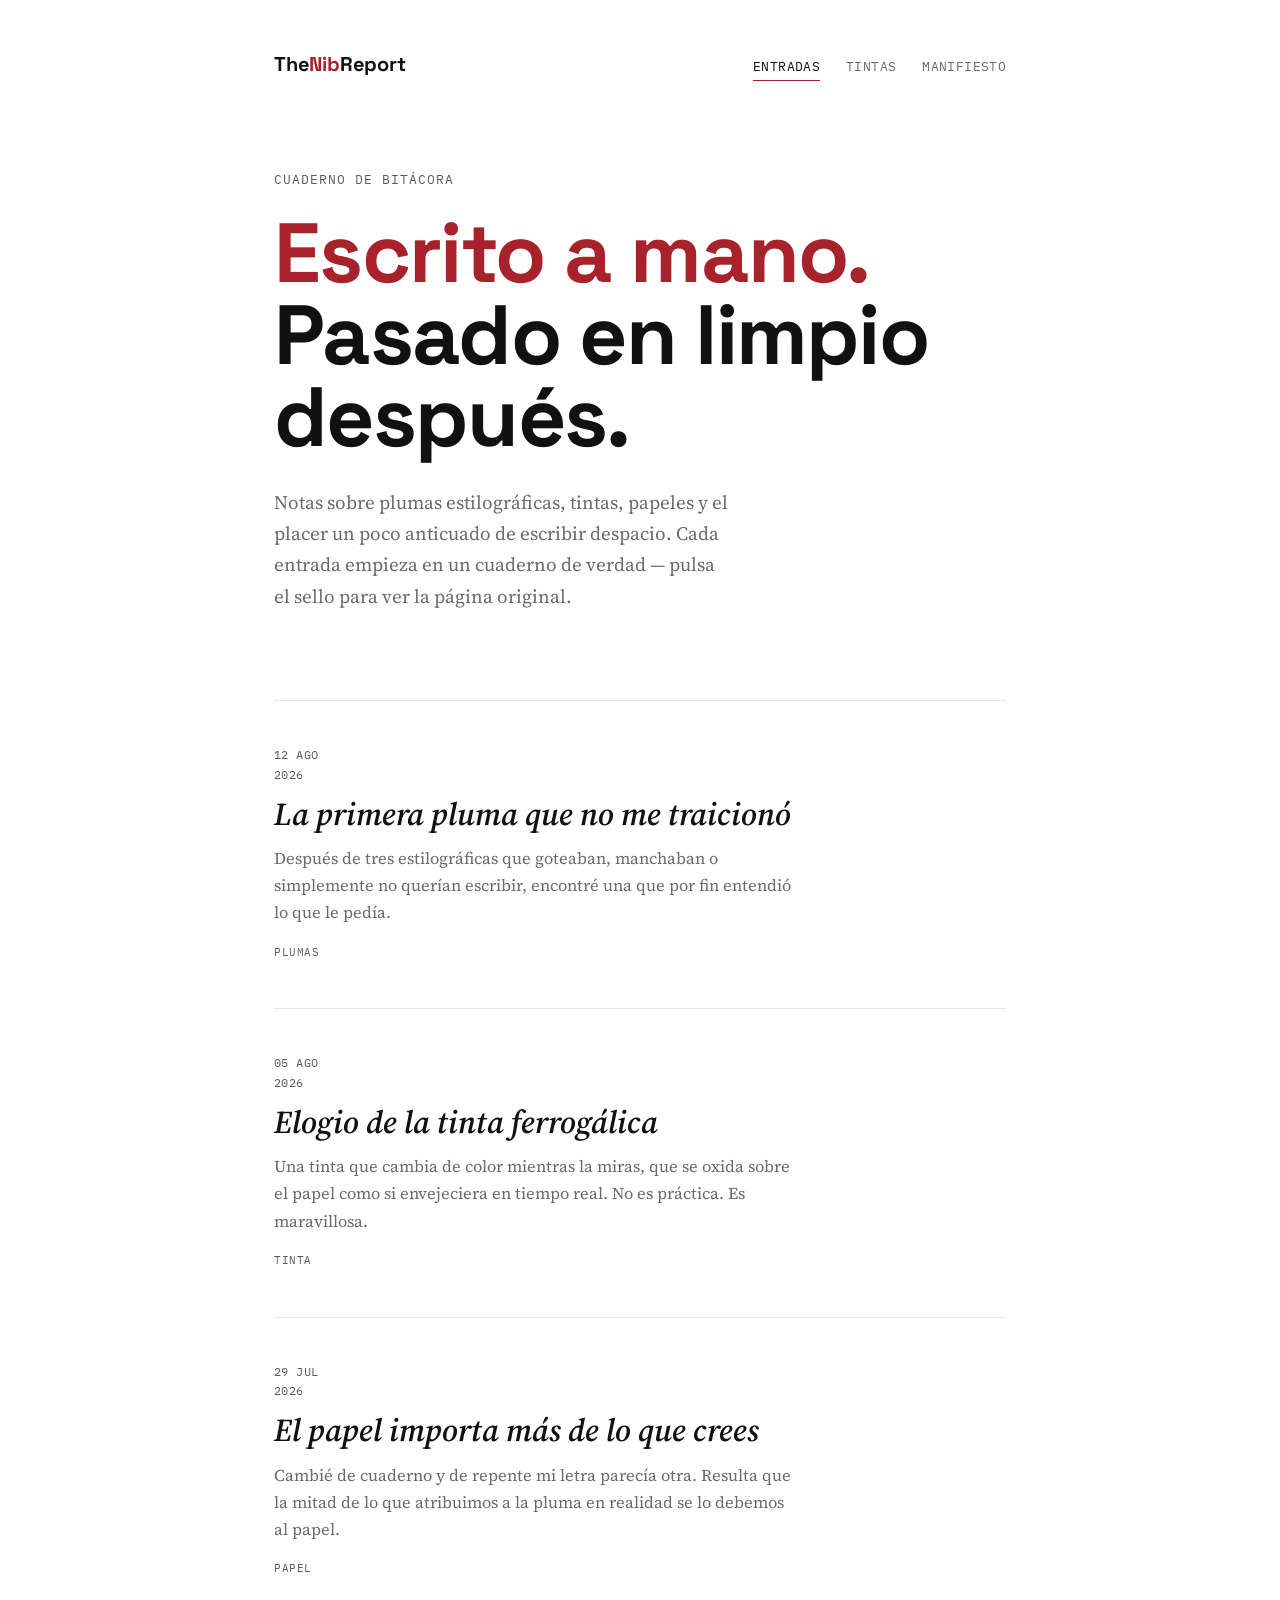
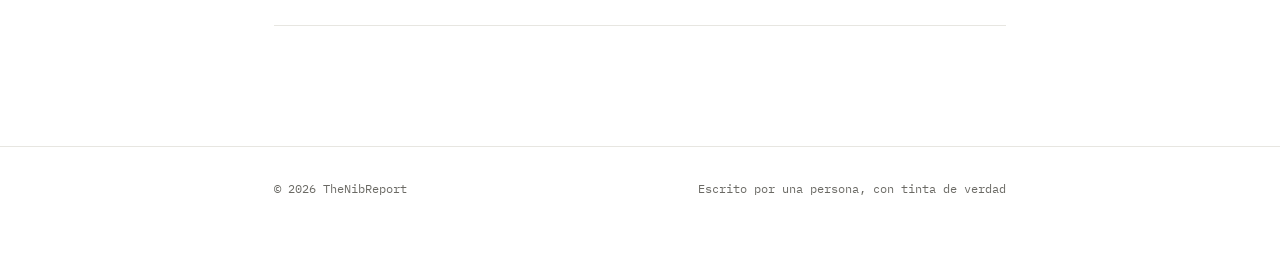
==== index.html @ 162755cb "Add files via upload" ====
<!doctype html>
<html lang="es">
<head>
<meta charset="UTF-8">
<meta name="viewport" content="width=device-width, initial-scale=1.0">
<title>TheNibReport — pluma, tinta y papel</title>
<meta name="description" content="Un cuaderno digital sobre plumas, tinta y papel, escrito a mano y luego pasado en limpio.">
<link rel="stylesheet" href="css/style.css">
</head>
<body>

<header class="site-head">
  <div class="wrap">
    <a href="index.html" class="brand">The<em>Nib</em>Report</a>
    <nav class="site-nav">
      <a href="index.html" class="is-active">Entradas</a>
      <a href="tintas.html">Tintas</a>
      <a href="about.html">Manifiesto</a>
    </nav>
  </div>
</header>

<main>
  <div class="wrap">

    <section class="hero">
      <span class="kicker">Cuaderno de bitácora</span>
      <h1><span class="ink-underline">Escrito a mano.</span><br>Pasado en limpio después.</h1>
      <p class="lede">Notas sobre plumas estilográficas, tintas, papeles y el placer un poco anticuado de escribir despacio. Cada entrada empieza en un cuaderno de verdad — pulsa el sello para ver la página original.</p>
    </section>

    <section class="ledger" aria-label="Listado de entradas">

      <a class="entry" href="articles/primera-pluma.html">
        <div class="entry-date">12 AGO<br>2026</div>
        <div>
          <h2 class="entry-title">La primera pluma que no me traicionó</h2>
          <p class="entry-excerpt">Después de tres estilográficas que goteaban, manchaban o simplemente no querían escribir, encontré una que por fin entendió lo que le pedía.</p>
          <span class="entry-tag">Plumas</span>
        </div>
      </a>

      <a class="entry" href="articles/tinta-hierro-agalla.html">
        <div class="entry-date">05 AGO<br>2026</div>
        <div>
          <h2 class="entry-title">Elogio de la tinta ferrogálica</h2>
          <p class="entry-excerpt">Una tinta que cambia de color mientras la miras, que se oxida sobre el papel como si envejeciera en tiempo real. No es práctica. Es maravillosa.</p>
          <span class="entry-tag">Tinta</span>
        </div>
      </a>

      <a class="entry" href="articles/papel-que-importa.html">
        <div class="entry-date">29 JUL<br>2026</div>
        <div>
          <h2 class="entry-title">El papel importa más de lo que crees</h2>
          <p class="entry-excerpt">Cambié de cuaderno y de repente mi letra parecía otra. Resulta que la mitad de lo que atribuimos a la pluma en realidad se lo debemos al papel.</p>
          <span class="entry-tag">Papel</span>
        </div>
      </a>

    </section>

  </div>
</main>

<footer class="site-foot">
  <div class="wrap">
    <span>© 2026 TheNibReport</span>
    <span>Escrito por una persona, con tinta de verdad</span>
  </div>
</footer>

<script src="js/script.js"></script>
</body>
</html>
---- css/style.css ----
/* ==========================================================================
   TheNibReport — sistema de diseño
   Paleta: papel de lino envejecido + tinta índigo + lacre oxblood
   ========================================================================== */

@import url('https://fonts.googleapis.com/css2?family=Space+Grotesk:wght@400;500;600;700&family=Source+Serif+4:ital,opsz,wght@0,8..60,400;0,8..60,500;0,8..60,600;1,8..60,400&family=IBM+Plex+Mono:wght@400;500&display=swap');

:root{
  --bg: #FFFFFF;
  --surface: #F6F6F4;
  --ink: #111111;
  --ink-soft: #5B5B57;
  --wax: #A8222C;
  --wax-dark: #7E191F;
  --line: #E7E6E1;
  --graphite: #161615;
  --graphite-soft: #6b6a65;

  --display: 'Space Grotesk', sans-serif;
  --body: 'Source Serif 4', serif;
  --mono: 'IBM Plex Mono', monospace;

  --max-w: 780px;
}

*{ box-sizing: border-box; }

@media (prefers-reduced-motion: reduce){
  *{ animation-duration: 0.001ms !important; animation-iteration-count: 1 !important; transition-duration: 0.001ms !important; }
}

html{ scroll-behavior: smooth; }

body{
  margin: 0;
  background: var(--bg);
  color: var(--graphite);
  font-family: var(--body);
  font-size: 18px;
  line-height: 1.65;
  -webkit-font-smoothing: antialiased;
}

a{ color: var(--ink); text-decoration-thickness: 1px; text-underline-offset: 3px; }
a:hover{ color: var(--wax); }

:focus-visible{
  outline: 2px solid var(--wax);
  outline-offset: 3px;
}

/* ---------- estructura ---------- */

.wrap{
  max-width: var(--max-w);
  margin: 0 auto;
  padding: 0 24px;
}

header.site-head{
  padding: 48px 0 24px;
}

.site-head .wrap{
  display: flex;
  align-items: baseline;
  justify-content: space-between;
  gap: 16px;
  flex-wrap: wrap;
}

.brand{
  font-family: var(--display);
  font-weight: 700;
  font-size: 20px;
  letter-spacing: -0.01em;
  color: var(--ink);
  text-decoration: none;
  position: relative;
}

.brand em{
  font-style: normal;
  font-weight: 700;
  color: var(--wax);
}

nav.site-nav{
  display: flex;
  gap: 26px;
  font-family: var(--mono);
  font-size: 12.5px;
  letter-spacing: 0.03em;
  text-transform: uppercase;
}

nav.site-nav a{
  color: var(--graphite-soft);
  text-decoration: none;
  padding-bottom: 3px;
  border-bottom: 1px solid transparent;
}
nav.site-nav a:hover,
nav.site-nav a.is-active{
  color: var(--ink);
  border-bottom-color: var(--wax);
}

main{ padding: 64px 0 120px; }

footer.site-foot{
  border-top: 1px solid var(--line);
  padding: 32px 0 56px;
  font-family: var(--mono);
  font-size: 12px;
  color: var(--graphite-soft);
}
footer.site-foot .wrap{
  display:flex; justify-content: space-between; flex-wrap: wrap; gap: 10px;
}

/* ---------- hero / manifiesto breve ---------- */

.hero{
  margin-bottom: 88px;
}

.hero .kicker{
  font-family: var(--mono);
  font-size: 12.5px;
  letter-spacing: 0.08em;
  text-transform: uppercase;
  color: var(--ink-soft);
  display: block;
  margin-bottom: 22px;
}

.hero h1{
  font-family: var(--display);
  font-weight: 700;
  font-size: clamp(44px, 9vw, 84px);
  line-height: 0.98;
  letter-spacing: -0.02em;
  margin: 0 0 28px;
  color: var(--ink);
}

.hero .ink-underline{
  position: relative;
  display: inline-block;
  color: var(--wax);
}

.hero p.lede{
  font-size: 19px;
  color: var(--graphite-soft);
  max-width: 46ch;
  margin: 0;
}

/* ---------- listado tipo diario / ledger ---------- */

.ledger{
  border-top: 1px solid var(--line);
}

.entry{
  display: block;
  padding: 44px 0;
  border-bottom: 1px solid var(--line);
  text-decoration: none;
  color: inherit;
}

.entry:hover .entry-title{ color: var(--wax); }

.entry-date{
  font-family: var(--mono);
  font-size: 12px;
  letter-spacing: 0.04em;
  text-transform: uppercase;
  color: var(--ink-soft);
  margin-bottom: 10px;
}

.entry-title{
  font-family: var(--body);
  font-style: italic;
  font-size: clamp(24px, 4vw, 32px);
  font-weight: 600;
  color: var(--ink);
  margin: 0 0 12px;
  line-height: 1.2;
  transition: color 160ms ease;
}

.entry-excerpt{
  margin: 0;
  color: var(--graphite-soft);
  font-size: 16.5px;
  max-width: 58ch;
}

.entry-tag{
  display: inline-block;
  margin-top: 16px;
  font-family: var(--mono);
  font-size: 11px;
  letter-spacing: 0.05em;
  text-transform: uppercase;
  color: var(--ink-soft);
}

/* ---------- artículo ---------- */

.article-head{ margin-bottom: 36px; }

.article-meta{
  font-family: var(--mono);
  font-size: 12.5px;
  color: var(--graphite-soft);
  display: flex;
  gap: 16px;
  margin-bottom: 16px;
}

.article-head h1{
  font-family: var(--display);
  font-weight: 700;
  font-size: clamp(32px, 6vw, 52px);
  line-height: 1.05;
  letter-spacing: -0.01em;
  color: var(--ink);
  margin: 0 0 18px;
}

article.prose p{ margin: 0 0 1.3em; }
article.prose h2{
  font-family: var(--display);
  font-size: 22px;
  font-weight: 700;
  color: var(--ink);
  margin: 2.2em 0 0.6em;
}
article.prose blockquote{
  margin: 2em 0;
  padding-left: 22px;
  border-left: 2px solid var(--wax);
  font-style: italic;
  font-size: 20px;
  color: var(--ink);
}

.back-link{
  display: inline-block;
  margin-bottom: 40px;
  font-family: var(--mono);
  font-size: 12.5px;
  text-decoration: none;
  color: var(--graphite-soft);
}
.back-link:hover{ color: var(--wax); }

/* ---------- sello de lacre: botón de la nota manuscrita ---------- */

.seal-block{
  margin: 48px 0 8px;
  display: flex;
  align-items: center;
  gap: 18px;
  flex-wrap: wrap;
}

.seal-btn{
  display: inline-flex;
  align-items: center;
  gap: 12px;
  background: none;
  border: none;
  cursor: pointer;
  padding: 0;
  font-family: var(--mono);
  font-size: 13px;
  letter-spacing: 0.03em;
  color: var(--ink);
}

.seal-mark{
  width: 46px;
  height: 46px;
  border-radius: 50%;
  background: radial-gradient(circle at 32% 28%, #8a3244, var(--wax) 55%, var(--wax-dark) 100%);
  box-shadow: 0 2px 5px rgba(0,0,0,0.25), inset 0 0 0 2px rgba(255,255,255,0.08);
  display: flex;
  align-items: center;
  justify-content: center;
  color: #f1e6dd;
  font-family: var(--display);
  font-style: italic;
  font-size: 18px;
  flex-shrink: 0;
  transition: transform 220ms ease;
}
.seal-btn:hover .seal-mark{ transform: scale(1.06) rotate(-4deg); }
.seal-btn:active .seal-mark{ transform: scale(0.94) rotate(2deg); }

.seal-btn .seal-label-open{ display: inline; }
.seal-btn .seal-label-close{ display: none; }
.seal-btn[aria-expanded="true"] .seal-label-open{ display: none; }
.seal-btn[aria-expanded="true"] .seal-label-close{ display: inline; }

.note-panel{
  overflow: hidden;
  max-height: 0;
  opacity: 0;
  transform: translateY(-6px);
  transition: max-height 480ms cubic-bezier(.4,0,.2,1), opacity 380ms ease, transform 380ms ease;
}
.note-panel.is-open{
  max-height: 900px;
  opacity: 1;
  transform: translateY(0);
  margin-top: 22px;
}

.note-card{
  background: var(--surface);
  padding: 36px 30px;
  position: relative;
}

.note-card .note-caption{
  font-family: var(--mono);
  font-size: 11.5px;
  color: var(--graphite-soft);
  margin: 18px 0 0;
  text-align: center;
}

.note-img-holder{
  border: 1px solid var(--line);
  background: var(--bg);
  min-height: 220px;
  display: flex;
  align-items: center;
  justify-content: center;
  text-align: center;
  padding: 20px;
}

.note-img-holder p{
  margin: 0;
  font-family: var(--display);
  font-style: italic;
  color: var(--graphite-soft);
  font-size: 15px;
  max-width: 34ch;
}

.note-img-holder img{
  display: block;
  max-width: 100%;
  height: auto;
}

/* ---------- manifiesto / about ---------- */

.manifesto p{ margin: 0 0 1.4em; }
.manifesto .signoff{
  font-family: var(--body);
  font-style: italic;
  font-size: 19px;
  color: var(--ink);
  margin-top: 2.2em;
}

/* ---------- fichas de tinta ---------- */

.ink-list{
  border-top: 1px solid var(--line);
}

.ink-card{
  display: grid;
  grid-template-columns: 56px 1fr;
  gap: 22px;
  padding: 40px 0;
  border-bottom: 1px solid var(--line);
}

.ink-swatch{
  display: block;
  width: 40px;
  height: 40px;
  border-radius: 50%;
  margin-top: 4px;
  box-shadow: inset 0 0 0 1px rgba(0,0,0,0.08);
  flex-shrink: 0;
}

.ink-heading{
  display: flex;
  justify-content: space-between;
  align-items: baseline;
  gap: 16px;
  flex-wrap: wrap;
  margin-bottom: 6px;
}

.ink-name{
  font-family: var(--body);
  font-style: italic;
  font-weight: 600;
  font-size: 24px;
  color: var(--ink);
  margin: 0;
}

.ink-verdict{
  font-family: var(--mono);
  font-size: 11px;
  letter-spacing: 0.05em;
  text-transform: uppercase;
  color: var(--wax);
  white-space: nowrap;
}

.ink-brand{
  font-family: var(--mono);
  font-size: 12px;
  letter-spacing: 0.03em;
  color: var(--ink-soft);
  margin: 0 0 14px;
}

.ink-note{
  margin: 0;
  color: var(--graphite-soft);
  font-size: 16.5px;
  max-width: 60ch;
}

.ink-note em{
  color: var(--graphite);
  font-style: normal;
  background: var(--surface);
  padding: 0 4px;
}

/* ---------- responsive ---------- */

@media (max-width: 560px){
  .entry{ padding: 32px 0; }
  .ink-card{ grid-template-columns: 1fr; gap: 12px; }
  body{ font-size: 17px; }
}
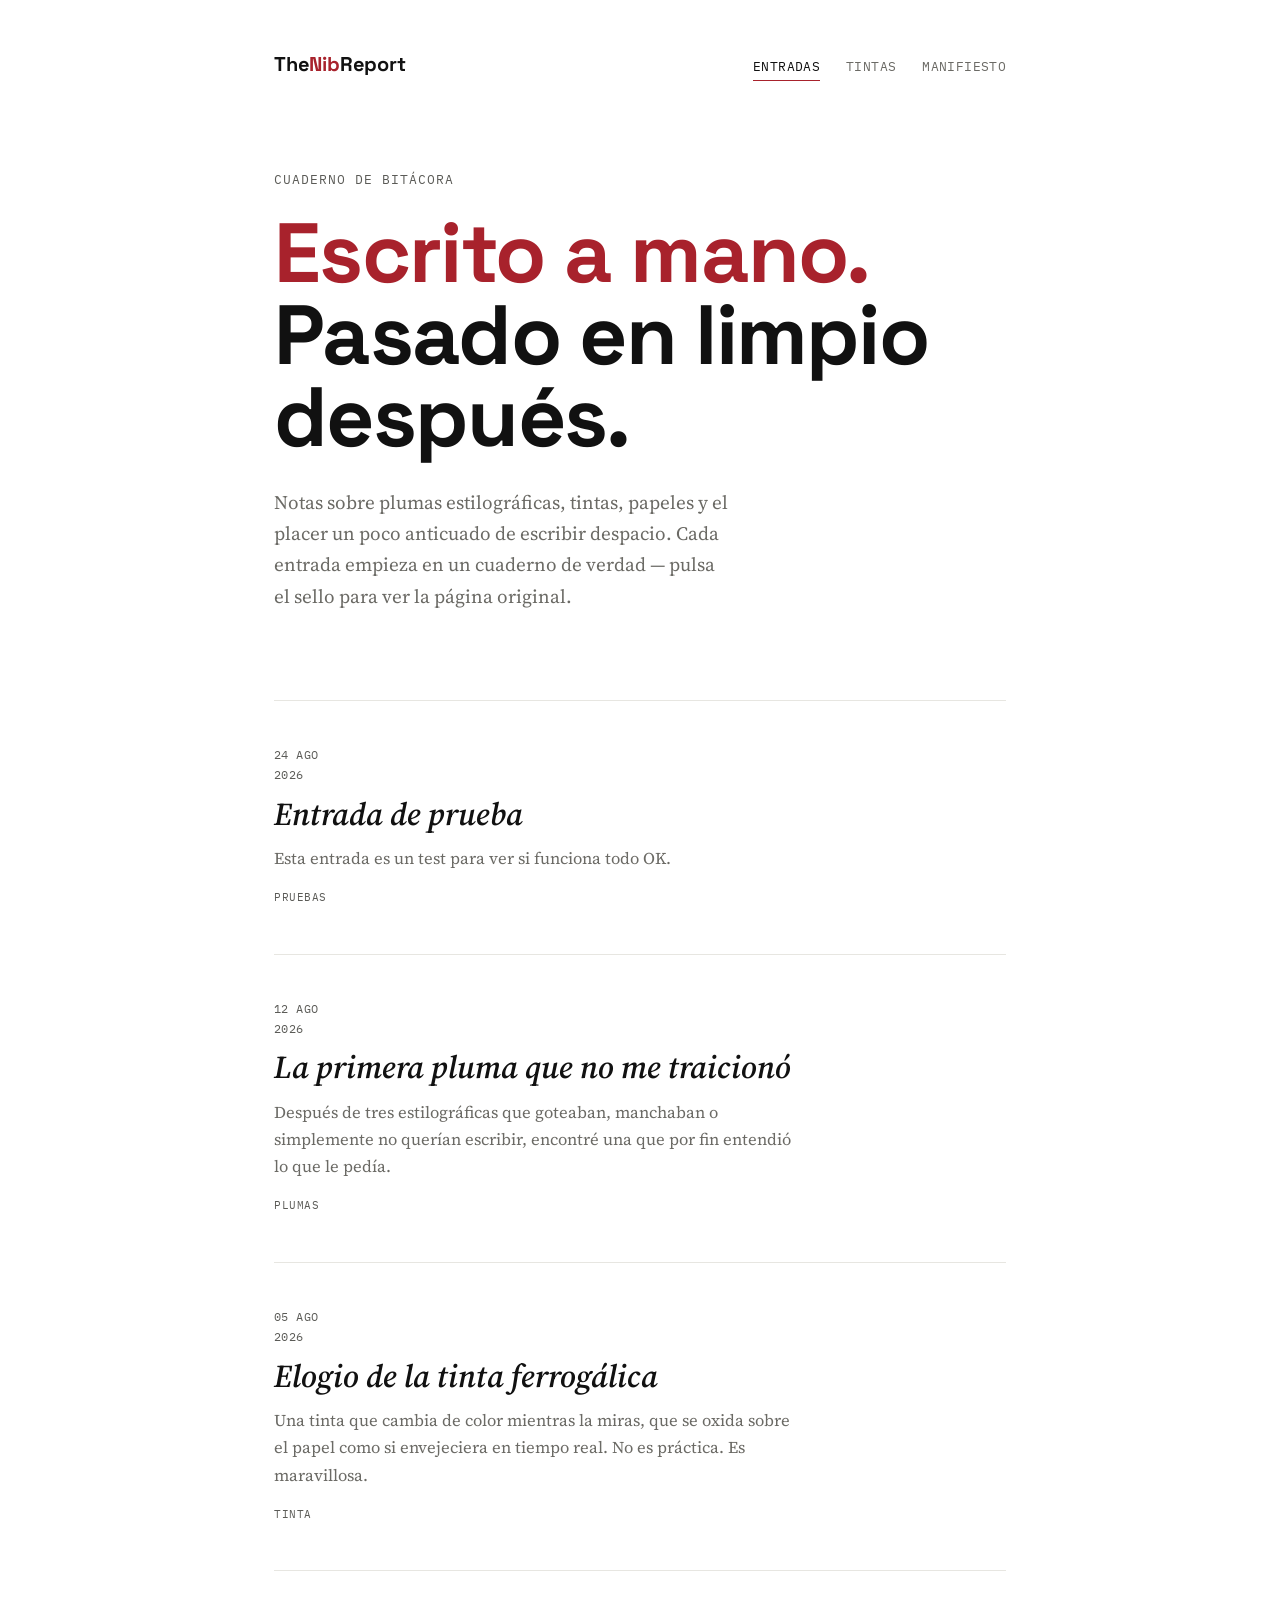
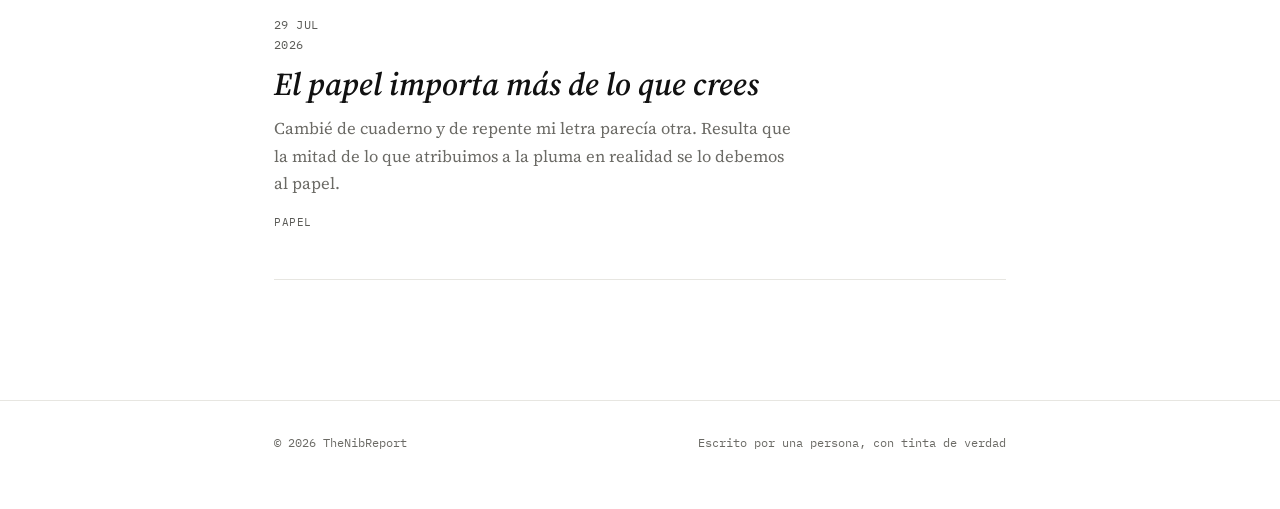
==== commit 893d2bf3: "Add files via upload" ====
--- a/index.html
+++ b/index.html
@@ -30,6 +30,15 @@
     </section>
 
     <section class="ledger" aria-label="Listado de entradas">
+
+      <a class="entry" href="articles/test-de-publicacion.html">
+        <div class="entry-date">24 AGO<br>2026</div>
+        <div>
+          <h2 class="entry-title">Entrada de prueba</h2>
+          <p class="entry-excerpt">Esta entrada es un test para ver si funciona todo OK.</p>
+          <span class="entry-tag">Pruebas</span>
+        </div>
+      </a>
 
       <a class="entry" href="articles/primera-pluma.html">
         <div class="entry-date">12 AGO<br>2026</div>
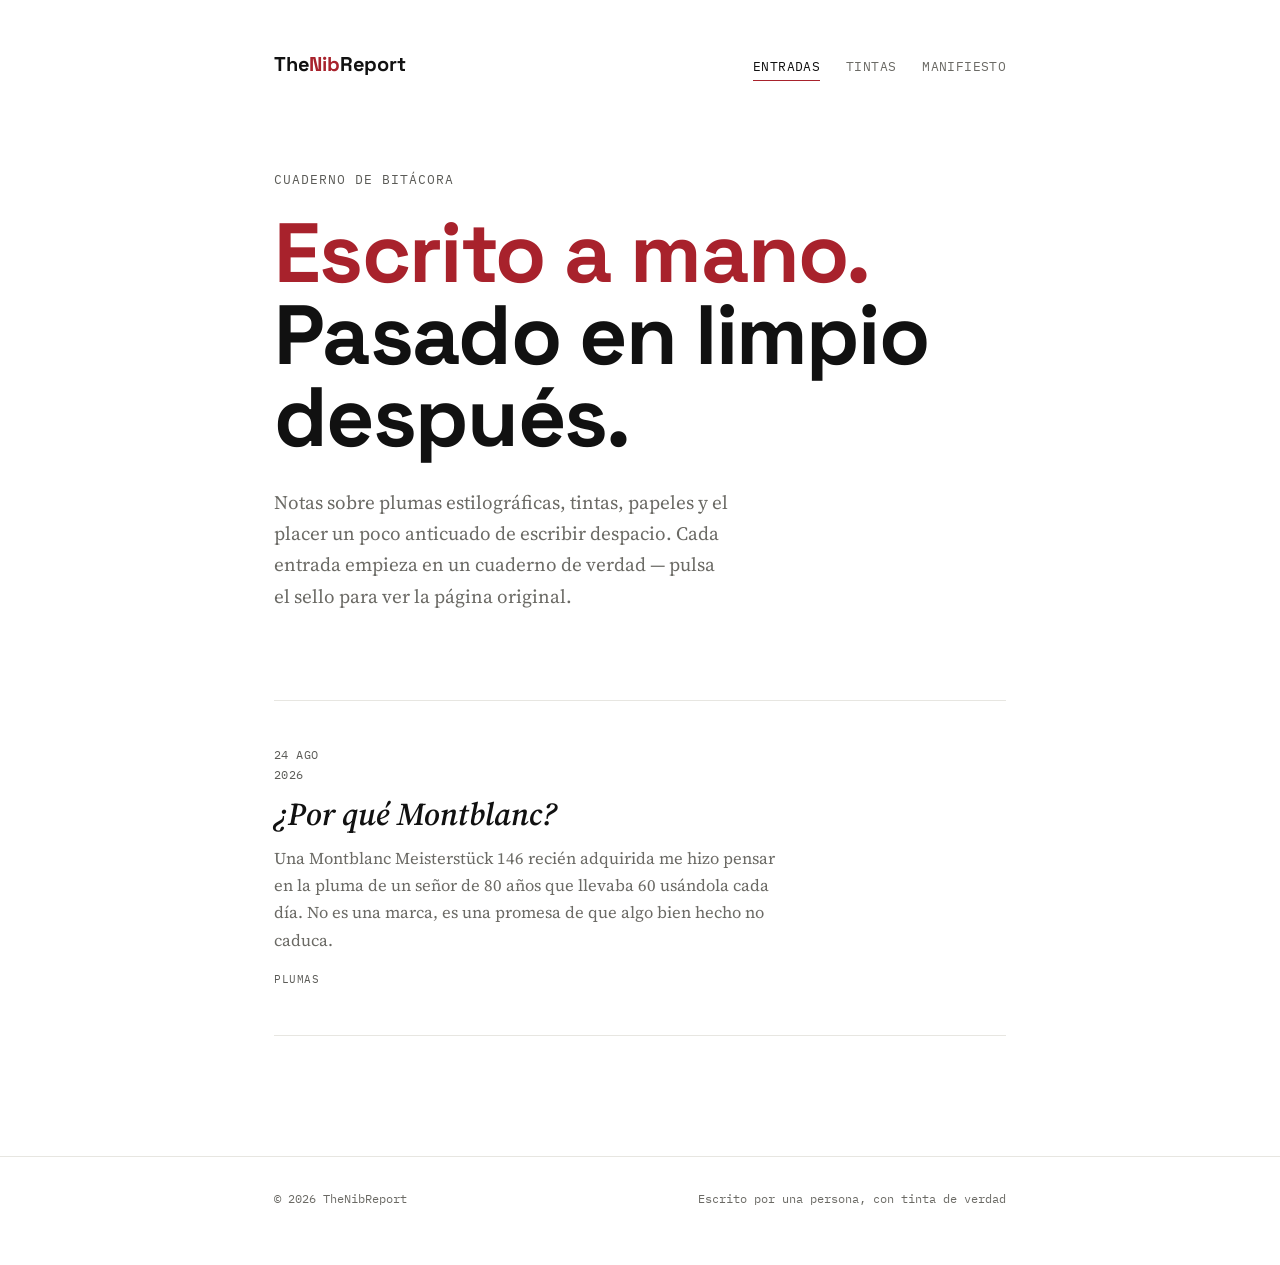
==== commit 14f62dce: "Add files via upload" ====
--- a/index.html
+++ b/index.html
@@ -31,39 +31,12 @@
 
     <section class="ledger" aria-label="Listado de entradas">
 
-      <a class="entry" href="articles/test-de-publicacion.html">
+      <a class="entry" href="articles/por-que-montblanc.html">
         <div class="entry-date">24 AGO<br>2026</div>
         <div>
-          <h2 class="entry-title">Entrada de prueba</h2>
-          <p class="entry-excerpt">Esta entrada es un test para ver si funciona todo OK.</p>
-          <span class="entry-tag">Pruebas</span>
-        </div>
-      </a>
-
-      <a class="entry" href="articles/primera-pluma.html">
-        <div class="entry-date">12 AGO<br>2026</div>
-        <div>
-          <h2 class="entry-title">La primera pluma que no me traicionó</h2>
-          <p class="entry-excerpt">Después de tres estilográficas que goteaban, manchaban o simplemente no querían escribir, encontré una que por fin entendió lo que le pedía.</p>
+          <h2 class="entry-title">¿Por qué Montblanc?</h2>
+          <p class="entry-excerpt">Una Montblanc Meisterstück 146 recién adquirida me hizo pensar en la pluma de un señor de 80 años que llevaba 60 usándola cada día. No es una marca, es una promesa de que algo bien hecho no caduca.</p>
           <span class="entry-tag">Plumas</span>
-        </div>
-      </a>
-
-      <a class="entry" href="articles/tinta-hierro-agalla.html">
-        <div class="entry-date">05 AGO<br>2026</div>
-        <div>
-          <h2 class="entry-title">Elogio de la tinta ferrogálica</h2>
-          <p class="entry-excerpt">Una tinta que cambia de color mientras la miras, que se oxida sobre el papel como si envejeciera en tiempo real. No es práctica. Es maravillosa.</p>
-          <span class="entry-tag">Tinta</span>
-        </div>
-      </a>
-
-      <a class="entry" href="articles/papel-que-importa.html">
-        <div class="entry-date">29 JUL<br>2026</div>
-        <div>
-          <h2 class="entry-title">El papel importa más de lo que crees</h2>
-          <p class="entry-excerpt">Cambié de cuaderno y de repente mi letra parecía otra. Resulta que la mitad de lo que atribuimos a la pluma en realidad se lo debemos al papel.</p>
-          <span class="entry-tag">Papel</span>
         </div>
       </a>
 
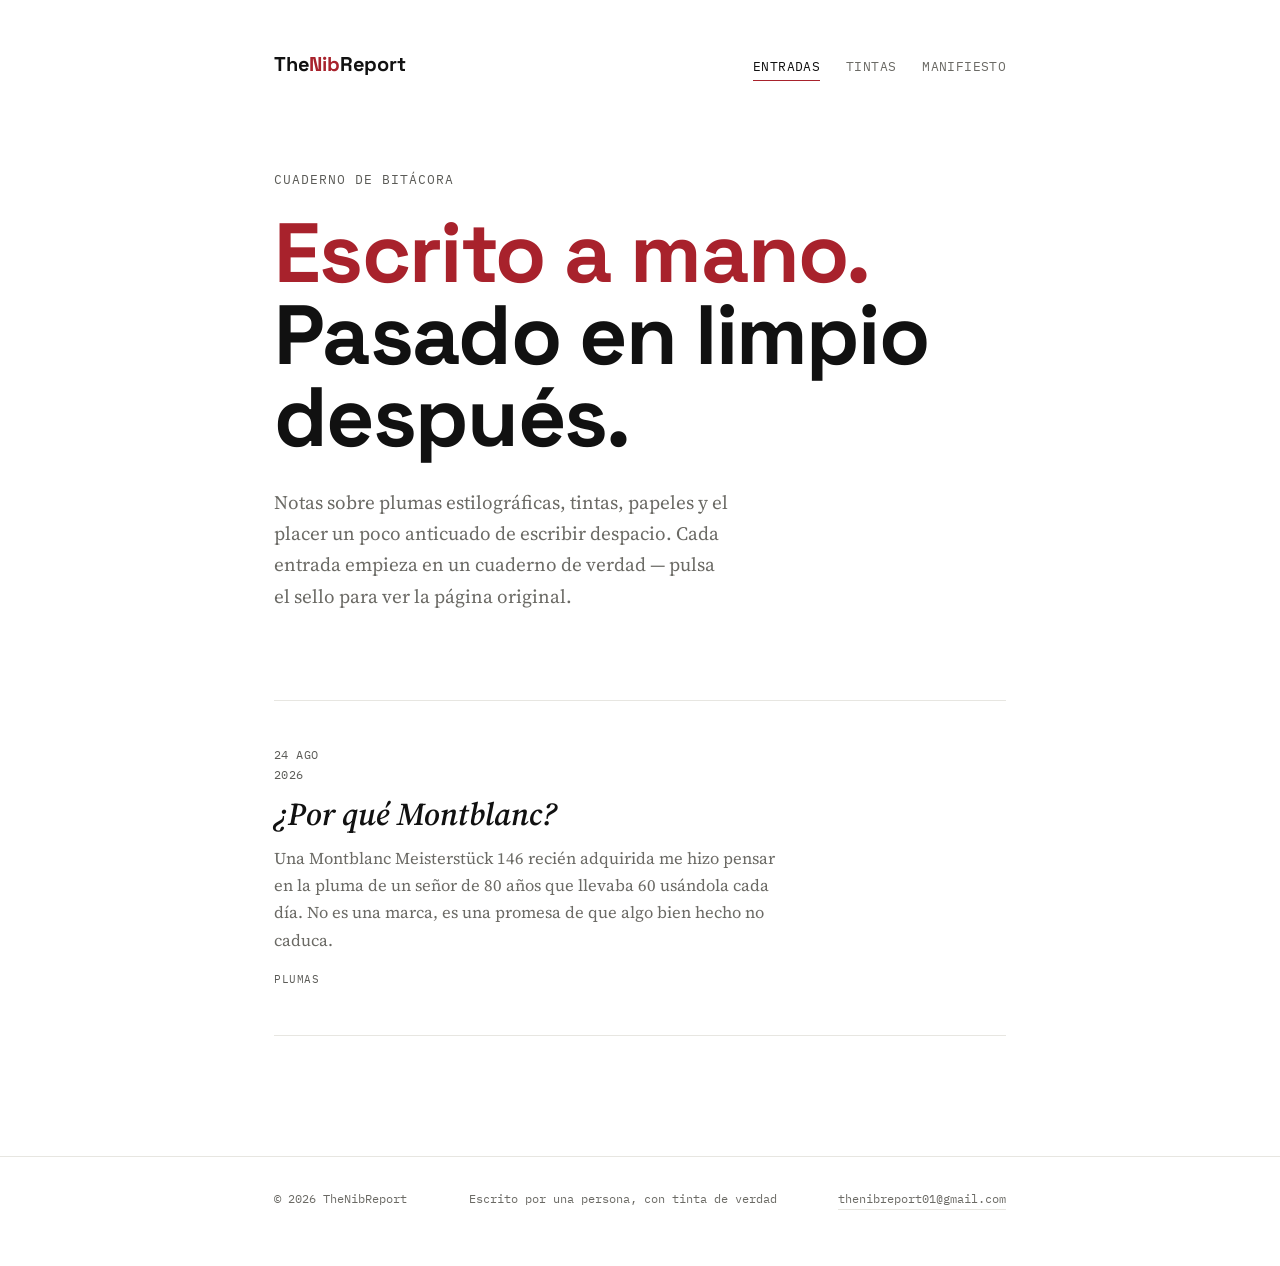
==== commit 0701deb4: "Add files via upload" ====
--- a/index.html
+++ b/index.html
@@ -49,6 +49,7 @@
   <div class="wrap">
     <span>© 2026 TheNibReport</span>
     <span>Escrito por una persona, con tinta de verdad</span>
+    <a href="mailto:thenibreport01@gmail.com">thenibreport01@gmail.com</a>
   </div>
 </footer>
 
--- a/css/style.css
+++ b/css/style.css
@@ -119,6 +119,16 @@
   display:flex; justify-content: space-between; flex-wrap: wrap; gap: 10px;
 }
 
+footer.site-foot a{
+  color: var(--graphite-soft);
+  text-decoration: none;
+  border-bottom: 1px solid var(--line);
+}
+footer.site-foot a:hover{
+  color: var(--wax);
+  border-bottom-color: var(--wax);
+}
+
 /* ---------- hero / manifiesto breve ---------- */
 
 .hero{
@@ -317,9 +327,13 @@
   transition: max-height 480ms cubic-bezier(.4,0,.2,1), opacity 380ms ease, transform 380ms ease;
 }
 .note-panel.is-open{
-  max-height: 900px;
+  max-height: 6000px;
   opacity: 1;
   transform: translateY(0);
+  margin-top: 22px;
+}
+
+.note-panel .note-card + .note-card{
   margin-top: 22px;
 }
 
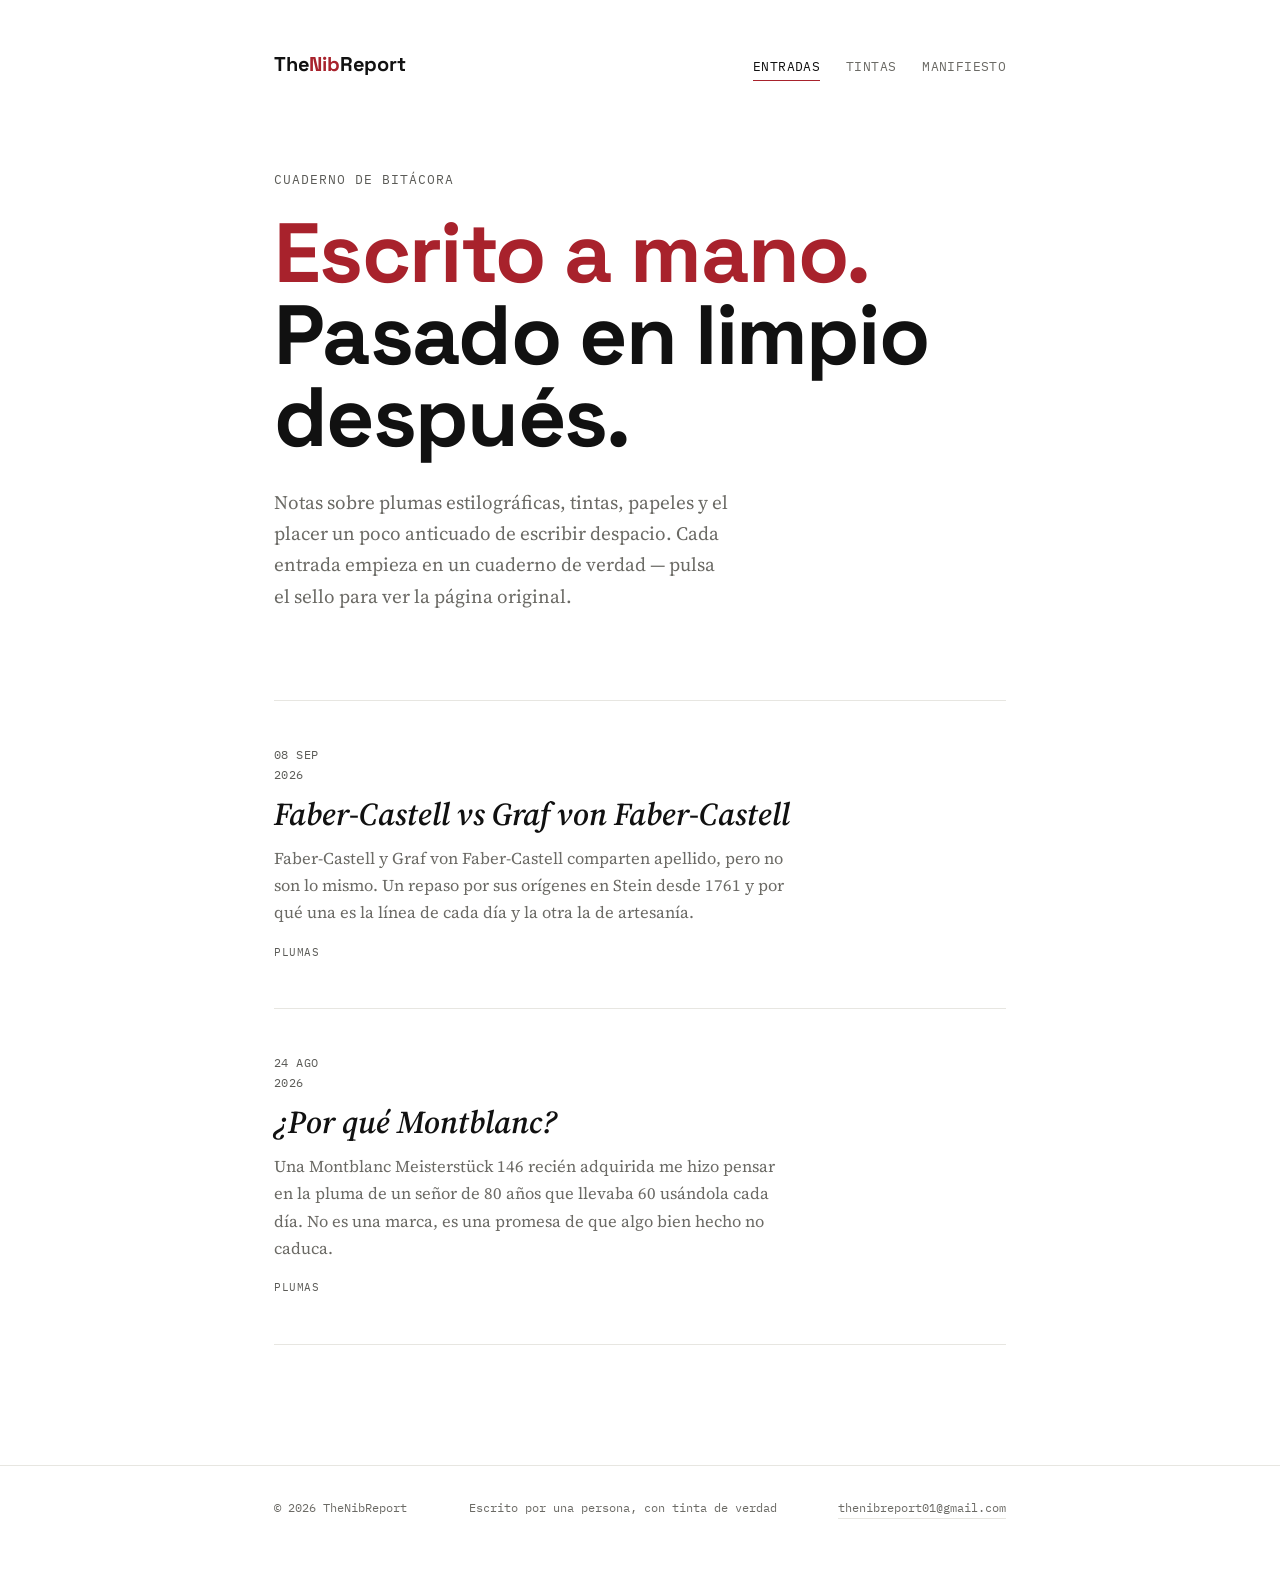
==== commit 3cdc950a: "Add files via upload" ====
--- a/index.html
+++ b/index.html
@@ -3,9 +3,47 @@
 <head>
 <meta charset="UTF-8">
 <meta name="viewport" content="width=device-width, initial-scale=1.0">
-<title>TheNibReport — pluma, tinta y papel</title>
-<meta name="description" content="Un cuaderno digital sobre plumas, tinta y papel, escrito a mano y luego pasado en limpio.">
+<title>TheNibReport — Blog de plumas estilográficas, tinta y papel</title>
+<meta name="description" content="Cuaderno sobre plumas estilográficas, tintas y papel para escribir: reseñas, comparativas de marcas como Montblanc y Faber-Castell, y notas manuscritas pasadas en limpio.">
+<link rel="canonical" href="https://thenibreport.es/">
+<meta name="robots" content="index, follow">
+
+<!-- Open Graph -->
+<meta property="og:type" content="website">
+<meta property="og:site_name" content="TheNibReport">
+<meta property="og:title" content="TheNibReport — Blog de plumas estilográficas, tinta y papel">
+<meta property="og:description" content="Cuaderno sobre plumas estilográficas, tintas y papel para escribir: reseñas, comparativas de marcas y notas manuscritas pasadas en limpio.">
+<meta property="og:url" content="https://thenibreport.es/">
+<meta property="og:locale" content="es_ES">
+<meta property="og:image" content="https://thenibreport.es/img/og-cover.jpg">
+
+<!-- Twitter Card -->
+<meta name="twitter:card" content="summary_large_image">
+<meta name="twitter:title" content="TheNibReport — Blog de plumas estilográficas, tinta y papel">
+<meta name="twitter:description" content="Cuaderno sobre plumas estilográficas, tintas y papel para escribir, escrito a mano y pasado en limpio.">
+<meta name="twitter:image" content="https://thenibreport.es/img/og-cover.jpg">
+
 <link rel="stylesheet" href="css/style.css">
+
+<script type="application/ld+json">
+{
+  "@context": "https://schema.org",
+  "@type": "Blog",
+  "name": "TheNibReport",
+  "url": "https://thenibreport.es/",
+  "description": "Cuaderno sobre plumas estilográficas, tintas y papel para escribir.",
+  "inLanguage": "es"
+}
+</script>
+
+    <!-- Google tag (gtag.js) -->
+    <script async src="https://www.googletagmanager.com/gtag/js?id=G-DZ3Y6CWWXH"></script>
+    <script>
+      window.dataLayer = window.dataLayer || [];
+      function gtag(){dataLayer.push(arguments);}
+      gtag('js', new Date());
+      gtag('config', 'G-DZ3Y6CWWXH');
+    </script>
 </head>
 <body>
 
@@ -30,6 +68,15 @@
     </section>
 
     <section class="ledger" aria-label="Listado de entradas">
+
+      <a class="entry" href="articles/faber-castell-vs-graf-von-faber-castell.html">
+        <div class="entry-date">08 SEP<br>2026</div>
+        <div>
+          <h2 class="entry-title">Faber-Castell vs Graf von Faber-Castell</h2>
+          <p class="entry-excerpt">Faber-Castell y Graf von Faber-Castell comparten apellido, pero no son lo mismo. Un repaso por sus orígenes en Stein desde 1761 y por qué una es la línea de cada día y la otra la de artesanía.</p>
+          <span class="entry-tag">Plumas</span>
+        </div>
+      </a>
 
       <a class="entry" href="articles/por-que-montblanc.html">
         <div class="entry-date">24 AGO<br>2026</div>
